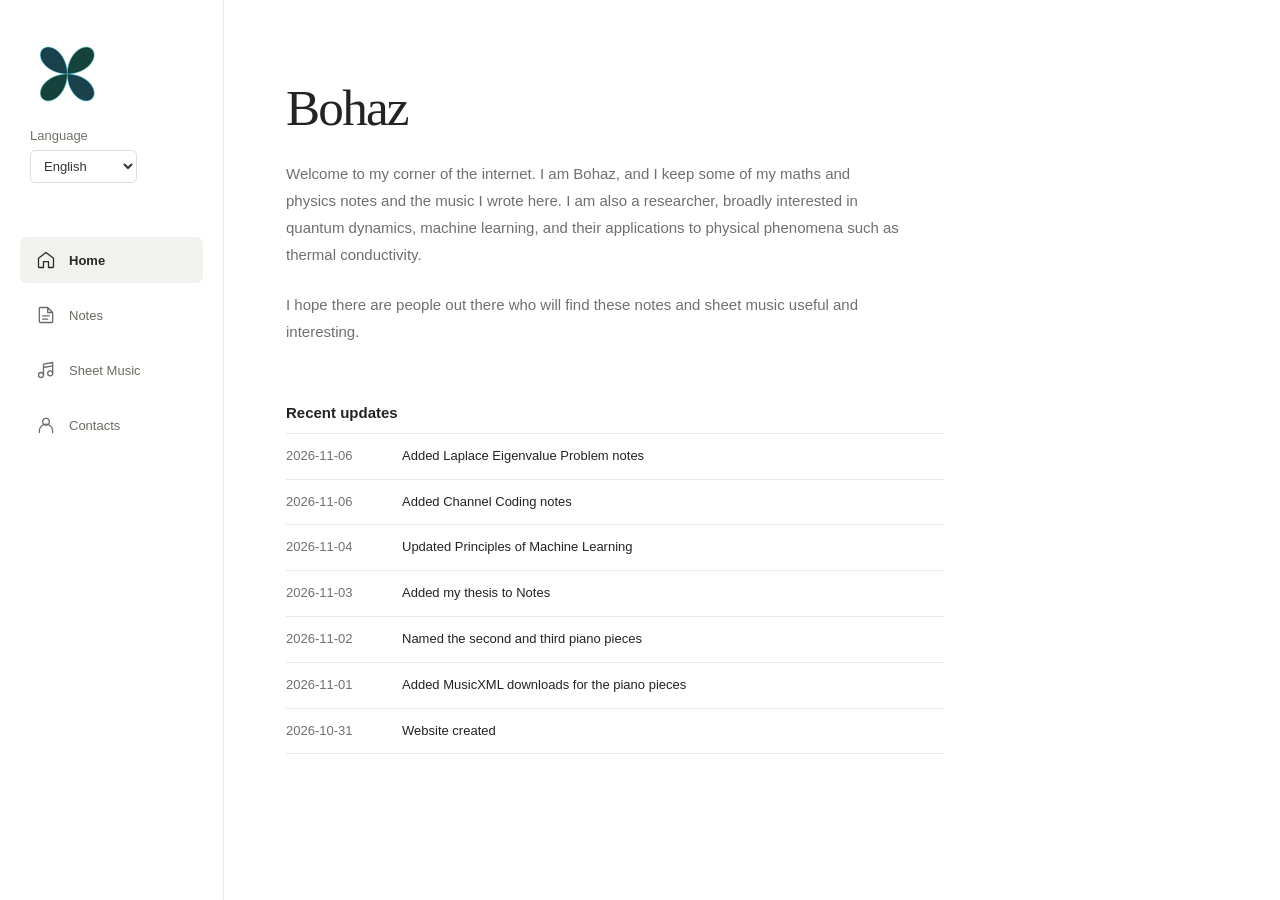
==== index.html @ f55c4006 "Add Laplace eigenvalue problem notes" ====
<!doctype html>
<html lang="en">
<head>
  <meta charset="UTF-8">
  <meta name="viewport" content="width=device-width, initial-scale=1">
  <meta name="theme-color" content="#ffffff">
  <link rel="icon" type="image/png" href="assets/sidebar-logo.png?v=bookmark-2026">
  <meta name="description" content="A quiet personal space for notes, sheet music, and contacts.">
  <title>Notes & Music</title>
  <link rel="stylesheet" href="styles.css?v=home-updates-20261103">
  <link rel="stylesheet" href="score-viewer.css?v=page-gestures-2026">
  <script src="i18n-data.js?v=n22-20261106" defer></script>
  <script src="i18n.js?v=sidebar-language-2026" defer></script>
  <script src="app.js?v=n22-20261106" defer></script>
  <script src="score-viewer.js?v=page-gestures-2026" type="module"></script>
</head>
<body>
  <a class="skip-link" href="#main">Skip to content</a>
  <svg class="icon-defs" aria-hidden="true" xmlns="http://www.w3.org/2000/svg"><defs>
    <symbol id="i-home" viewBox="0 0 24 24"><path d="m3 10 9-7 9 7v10a1 1 0 0 1-1 1h-5v-7H9v7H4a1 1 0 0 1-1-1z"/></symbol>
    <symbol id="i-note" viewBox="0 0 24 24"><path d="M14 3H5a1 1 0 0 0-1 1v16a1 1 0 0 0 1 1h14a1 1 0 0 0 1-1V9zM14 3v6h6M8 13h8M8 17h6"/></symbol>
    <symbol id="i-music" viewBox="0 0 24 24"><path d="M9 18V5l11-2v13M9 9l11-2"/><ellipse cx="6" cy="18" rx="3" ry="3"/><ellipse cx="17" cy="16" rx="3" ry="3"/></symbol>
    <symbol id="i-contact" viewBox="0 0 24 24"><circle cx="12" cy="8" r="4"/><path d="M4 21v-2a8 8 0 0 1 16 0v2"/></symbol>
    <symbol id="i-arrow" viewBox="0 0 24 24"><path d="M5 12h14m-6-6 6 6-6 6"/></symbol>
    <symbol id="i-plus" viewBox="0 0 24 24"><path d="M12 5v14M5 12h14"/></symbol>
    <symbol id="i-download" viewBox="0 0 24 24"><path d="M12 3v12m-5-5 5 5 5-5M4 16v5h16v-5"/></symbol>
    <symbol id="i-trash" viewBox="0 0 24 24"><path d="M3 6h18M9 6V3h6v3M5 6l1 15h12l1-15M10 10v7M14 10v7"/></symbol>
    <symbol id="i-close" viewBox="0 0 24 24"><path d="m6 6 12 12M18 6 6 18"/></symbol>
  </defs></svg>

  <aside class="sidebar">
    <a class="sidebar-logo" href="#home" aria-label="Home"><img src="assets/sidebar-logo.png" alt="" width="72" height="72"></a>
    <div class="sidebar-language"></div>
    <nav aria-label="Main navigation">
      <a href="#home" class="nav-item active" aria-current="page"><svg class="icon"><use href="#i-home"/></svg><span>Home</span></a>
      <a href="#notes" class="nav-item"><svg class="icon"><use href="#i-note"/></svg><span>Notes</span></a>
      <a href="#sheet-music" class="nav-item"><svg class="icon"><use href="#i-music"/></svg><span>Sheet Music</span></a>
      <a href="#contacts" class="nav-item"><svg class="icon"><use href="#i-contact"/></svg><span>Contacts</span></a>
    </nav>
  </aside>

  <main id="main" tabindex="-1">
    <section id="home" class="page" aria-labelledby="home-title">
      <div class="home-intro"><h1 id="home-title">Bohaz</h1><p class="intro-copy">Welcome to my corner of the internet. I am Bohaz, and I keep some of my maths and physics notes and the music I wrote here. I am also a researcher, broadly interested in quantum dynamics, machine learning, and their applications to physical phenomena such as thermal conductivity.</p><p class="intro-copy">I hope there are people out there who will find these notes and sheet music useful and interesting.</p></div>
      <section class="home-updates" aria-labelledby="home-updates-title">
        <h2 id="home-updates-title">Recent updates</h2>
        <ol class="home-update-list">
          <li><time datetime="2026-11-06">2026-11-06</time><a href="note.html?n=23">Added Laplace Eigenvalue Problem notes</a></li>
          <li><time datetime="2026-11-06">2026-11-06</time><a href="note.html?n=22">Added Channel Coding notes</a></li>
          <li><time datetime="2026-11-04">2026-11-04</time><a href="note.html?n=16">Updated Principles of Machine Learning</a></li>
          <li><time datetime="2026-11-03">2026-11-03</time><a href="note.html?n=21">Added my thesis to Notes</a></li>
          <li><time datetime="2026-11-02">2026-11-02</time><a href="#sheet-music">Named the second and third piano pieces</a></li>
          <li><time datetime="2026-11-01">2026-11-01</time><a href="#sheet-music">Added MusicXML downloads for the piano pieces</a></li>
          <li><time datetime="2026-10-31">2026-10-31</time><span>Website created</span></li>
        </ol>
      </section>
    </section>

    <section id="notes" class="page" hidden aria-labelledby="notes-title">
      <header class="page-heading"><div><h1 id="notes-title">Notes</h1><p>I try to write these notes in the most readable way possible, with the aim of teaching others. Please let me know if you find any errors or have simpler or clearer arguments for any part. Some of the wikipedia articles I edit are/will be based on these notes.</p></div></header>
      <section class="study-library" aria-label="Notes"><p id="study-status" class="storage-note" role="status">Loading your notes…</p><ol id="study-list" class="study-list"></ol></section>
    </section>

    <section id="sheet-music" class="page" hidden aria-labelledby="music-title">
      <header class="page-heading"><div><h1 id="music-title">Sheet Music</h1><p>I wrote these when I had a lot of free time. Now I am getting busier, but I will try to find time to write more. The recordings were made on a piano at school, and the piano was out of tune, but they should give a rough idea of how I intended the pieces to be played.</p></div></header>
      <div class="score-detail"><a class="score-preview" href="assets/score.pdf?v=named-pieces-2026" target="_blank" rel="noopener" aria-label="Open the piano score for A Gentle Return"><img src="assets/score-cover.jpg?v=named-pieces-2026" alt="First page of A Gentle Return" width="900" height="1273"><span>View full score <span aria-hidden="true">↗</span></span></a><div class="score-information"><div class="piece-kicker"><span class="eyebrow">SOLO PIANO</span></div><h2 id="piece-1-title">1 · A Gentle Return</h2><p class="score-description">Bohaz · 11 Nov 2021</p><dl class="score-facts"><div><dt>Key</dt><dd>A-flat major</dd></div><div><dt>Time</dt><dd>4/4</dd></div><div><dt>Tempo</dt><dd>84 BPM · Rubato</dd></div><div><dt>Length</dt><dd>74 measures · 5 pages</dd></div></dl><div class="score-actions"><a id="open-score-pdf-1" class="button" href="assets/score.pdf?v=named-pieces-2026" target="_blank" rel="noopener noreferrer" aria-labelledby="open-score-pdf-1 piece-1-title">Open PDF ↗</a><a id="musicxml-download-1" class="button musicxml-download" href="assets/score.musicxml?v=named-pieces-2026" download="Bohaz-A-Gentle-Return.musicxml" aria-labelledby="musicxml-download-1 piece-1-title">Download MusicXML</a></div><div class="audio-section"><h3>Listen to the recording</h3><div class="audio-controls"><audio id="piece-audio-1" controls preload="metadata" aria-label="Original recording of A Gentle Return"><source src="assets/original-recording.m4a" type="audio/mp4">Your browser does not support audio playback. <a href="assets/original-recording.m4a">Download the audio.</a></audio><button type="button" class="button audio-loop" aria-pressed="false" aria-controls="piece-audio-1">Loop</button></div><p>Original recording</p></div></div></div>
      <article class="score-detail"><a class="score-preview" href="assets/img-2056/score.pdf?v=piece-2-title-2026" target="_blank" rel="noopener" aria-label="Open the piano score for In E-flat Minor"><img src="assets/img-2056/score-cover.jpg?v=piece-2-title-2026" alt="First page of In E-flat Minor" width="900" height="1273"><span>View full score <span aria-hidden="true">↗</span></span></a><div class="score-information"><div class="piece-kicker"><span class="eyebrow">SOLO PIANO</span></div><h2 id="piece-2-title">2 · In E-flat Minor</h2><p class="score-description">Bohaz · 23 Jan 2022</p><dl class="score-facts"><div><dt>Key</dt><dd>E-flat minor</dd></div><div><dt>Time</dt><dd>4/4</dd></div><div><dt>Tempo</dt><dd>80 BPM · Rubato</dd></div><div><dt>Length</dt><dd>65 measures · 4 pages</dd></div></dl><div class="score-actions"><a id="open-score-pdf-2" class="button" href="assets/img-2056/score.pdf?v=piece-2-title-2026" target="_blank" rel="noopener noreferrer" aria-labelledby="open-score-pdf-2 piece-2-title">Open PDF ↗</a><a id="musicxml-download-2" class="button musicxml-download" href="assets/img-2056/score.musicxml?v=piece-2-title-2026" download="Bohaz-In-E-flat-Minor.musicxml" aria-labelledby="musicxml-download-2 piece-2-title">Download MusicXML</a></div><div class="audio-section"><h3>Listen to the recording</h3><div class="audio-controls"><audio id="piece-audio-2" controls preload="metadata" aria-label="Original recording of In E-flat Minor"><source src="assets/img-2056/original-recording.m4a" type="audio/mp4">Your browser does not support audio playback. <a href="assets/img-2056/original-recording.m4a">Download the audio.</a></audio><button type="button" class="button audio-loop" aria-pressed="false" aria-controls="piece-audio-2">Loop</button></div><p>Original recording</p></div></div></article>
      <article class="score-detail"><a class="score-preview" href="assets/img-2463/score.pdf?v=piece-3-title-2026" target="_blank" rel="noopener" aria-label="Open the piano score for Until Tomorrow"><img src="assets/img-2463/score-cover.jpg?v=piece-3-title-2026" alt="First page of Until Tomorrow" width="900" height="1273"><span>View full score <span aria-hidden="true">↗</span></span></a><div class="score-information"><div class="piece-kicker"><span class="eyebrow">SOLO PIANO</span></div><h2 id="piece-3-title">3 · Until Tomorrow</h2><p class="score-description">Bohaz · 21 May 2022</p><dl class="score-facts"><div><dt>Key</dt><dd>E-flat minor</dd></div><div><dt>Time</dt><dd>4/4</dd></div><div><dt>Tempo</dt><dd>100 BPM · Rubato</dd></div><div><dt>Length</dt><dd>62 measures · 4 pages (transcribed)</dd></div></dl><div class="score-actions"><a id="open-score-pdf-3" class="button" href="assets/img-2463/score.pdf?v=piece-3-title-2026" target="_blank" rel="noopener noreferrer" aria-labelledby="open-score-pdf-3 piece-3-title">Open PDF ↗</a><a id="musicxml-download-3" class="button musicxml-download" href="assets/img-2463/score.musicxml?v=piece-3-title-2026" download="Bohaz-Until-Tomorrow.musicxml" aria-labelledby="musicxml-download-3 piece-3-title">Download MusicXML</a></div><div class="audio-section"><h3>Listen to the recording</h3><div class="audio-controls"><audio id="piece-audio-3" controls preload="metadata" aria-label="Original recording of Until Tomorrow"><source src="assets/img-2463/original-recording.m4a" type="audio/mp4">Your browser does not support audio playback. <a href="assets/img-2463/original-recording.m4a">Download the audio.</a></audio><button type="button" class="button audio-loop" aria-pressed="false" aria-controls="piece-audio-3">Loop</button></div><p>Original recording</p><p style="font-size:12px;line-height:1.6">I have finished writing this, but haven't got time to transcribe the record the rest of it yet.</p></div></div></article>
    </section>

    <section id="contacts" class="page" hidden aria-labelledby="contacts-title">
      <header class="page-heading"><h1 id="contacts-title">Contacts</h1></header>
      <section class="connect-section" aria-label="Contacts">
        <ul class="connect-list">
          <li><span>Email</span><a href="mailto:bohaz111@outlook.com">bohaz111@outlook.com</a></li>
          <li><span>YouTube</span><a href="https://www.youtube.com/@Bohaz" target="_blank" rel="noopener noreferrer">@Bohaz <span aria-hidden="true">↗</span></a></li>
          <li><span>Bilibili</span><a href="https://space.bilibili.com/509786713?spm_id_from=333.788.upinfo.detail.click" target="_blank" rel="noopener noreferrer">509786713 <span aria-hidden="true">↗</span></a></li>
        </ul>
        <a class="button contact-cv" href="assets/cv.pdf" download="Bohaz-CV.pdf">Download CV</a>
      </section>
    </section>

  </main>

</body>
</html>
---- styles.css ----
:root{font-family:Inter,-apple-system,BlinkMacSystemFont,"Segoe UI",sans-serif;color:#222322;background:#fff;font-synthesis:none;--muted:#777975;--line:#e9eae6;--soft:#f5f5f2;--ink:#242624}*{box-sizing:border-box}body{margin:0}button,input,textarea{font:inherit}button,a,input,textarea{-webkit-tap-highlight-color:transparent}a{color:inherit;text-decoration:none}button{cursor:pointer}button:disabled{cursor:default}a:focus-visible,button:focus-visible{outline:2px solid #6a7668;outline-offset:5px}input:focus,textarea:focus{outline:none}input:focus-visible,textarea:focus-visible{border-color:#8a9385}button{color:inherit}svg.icon,.empty-icon{fill:none;stroke:currentColor;stroke-width:1.55;stroke-linecap:round;stroke-linejoin:round}.icon{width:20px;height:20px;flex-shrink:0}.icon-defs{position:absolute;width:0;height:0;overflow:hidden}[hidden]{display:none!important}.sr-only{position:absolute;width:1px;height:1px;padding:0;margin:-1px;overflow:hidden;clip:rect(0,0,0,0);white-space:nowrap;border:0}.skip-link{position:fixed;z-index:20;left:240px;top:-60px;background:#242624;color:#fff;padding:12px}.skip-link:focus{top:12px}.sidebar{position:fixed;inset:0 auto 0 0;width:224px;border-right:1px solid var(--line);padding:38px 20px 28px;display:flex;flex-direction:column;background:white;z-index:5}.brand{display:flex;align-items:center;gap:11px;margin:0 10px 60px;font-size:14px;line-height:1.4;font-weight:620;letter-spacing:-.25px}.brand-mark{display:grid;place-items:center;width:36px;height:40px;border:1px solid #dedfd9;border-radius:9px}.brand-mark .icon{width:21px;height:21px}.brand-caption{display:block;font-size:10px;font-weight:400;letter-spacing:.2px;color:var(--muted);margin-top:3px}.sidebar nav{display:grid;gap:9px}.nav-item{min-height:46px;display:flex;align-items:center;gap:13px;padding:12px 16px;border-radius:7px;font-size:13px;color:#777a75;transition:background .16s,color .16s}.nav-item:hover{background:#f8f8f6;color:var(--ink)}.nav-item.active{background:#f1f2ee;color:#262b24;font-weight:600}.sidebar-bottom{margin-top:auto;padding:20px 12px 0;font-size:10px;color:#999c95;display:flex;align-items:center;gap:8px}.small-dot{width:5px;height:5px;border-radius:50%;background:#9ba58f}main{margin-left:224px;min-height:100vh}.topline{height:87px;margin:0 62px;display:flex;align-items:center;justify-content:space-between;border-bottom:1px solid var(--line);font-size:12px;color:#585b56}.topline-detail{font-size:10px;color:#9b9d97;letter-spacing:.1px}.page{max-width:1100px;margin:0 auto;padding:54px 62px 64px;animation:appear .2s ease-out}@keyframes appear{from{opacity:.45;transform:translateY(3px)}to{opacity:1;transform:none}}.home-intro{padding:9px 0 67px}.eyebrow{font-size:9px;letter-spacing:1.8px;font-weight:600;color:#92958d;margin:0 0 20px;line-height:1.6}h1,h2,h3,p{margin-top:0}.home-intro h1{font-family:"Iowan Old Style","Palatino Linotype","Book Antiqua",Georgia,serif;font-size:clamp(38px,4vw,57px);line-height:1.13;letter-spacing:-1.8px;font-weight:400;margin:0 0 23px}.intro-copy{font-size:13px;color:var(--muted);line-height:1.8;margin-bottom:23px}.text-link{display:inline-flex;align-items:center;gap:13px;font-size:12px;font-weight:550}.text-link .icon{width:16px;height:16px;transition:transform .15s}.text-link:hover .icon{transform:translateX(3px)}.section-label{display:flex;justify-content:space-between;align-items:center;margin-bottom:18px;gap:16px}.section-label h2{font-size:12px;font-weight:600;margin:0}.section-label>a{font-size:10px;color:var(--muted)}.section-label>a:hover{color:var(--ink)}.section-label>a span{margin-left:7px}.recent-score{position:relative;display:flex;align-items:center;gap:32px;border:1px solid var(--line);border-radius:9px;padding:24px 27px;background:white;transition:border-color .2s,box-shadow .2s}.recent-score:hover{border-color:#cacdc4;box-shadow:0 6px 24px #20251505}.recent-cover{width:118px;height:145px;overflow:hidden;border:1px solid #e8e9e4;box-shadow:0 3px 9px #00000006;flex-shrink:0;background:#fff}.recent-cover img{width:100%;height:auto;display:block}.recent-body .eyebrow{font-size:8px;letter-spacing:1.4px;margin-bottom:11px}.recent-body h3{font-family:Georgia,serif;font-weight:400;letter-spacing:-.5px;font-size:26px;margin:0 0 11px}.recent-body>p:not(.eyebrow){font-size:10px;color:var(--muted);margin:0 0 25px;line-height:1.6}.recent-body>p span{padding:0 6px;color:#bdc0b7}.recent-action{display:flex;align-items:center;gap:15px;font-size:11px}.recent-action .icon{width:15px;height:15px}.draft-label{display:inline-block;font-size:9px;border:1px solid #e5e7df;color:#808775;border-radius:4px;padding:4px 7px;line-height:1.2}.recent-score>.draft-label{position:absolute;top:25px;right:25px}.home-shortcuts{display:grid;grid-template-columns:1fr 1fr;gap:32px;margin-top:35px}.home-shortcuts>a{display:flex;align-items:center;gap:14px;padding:16px 0;border-top:1px solid var(--line)}.home-shortcuts>a>.icon{color:#8c9186;width:18px}.home-shortcuts strong{display:block;font-weight:500;font-size:11px}.home-shortcuts small{display:block;font-size:10px;color:#93988c;margin-top:6px}.home-shortcuts .arrow-muted{margin-left:auto;width:14px!important;opacity:.55}.home-shortcuts>a:hover strong{text-decoration:underline;text-underline-offset:4px}.page-heading{display:flex;align-items:center;justify-content:space-between;gap:20px;margin-bottom:42px}.page-heading .eyebrow{margin-bottom:12px}.page-heading h1{font-family:"Iowan Old Style",Georgia,serif;font-size:42px;font-weight:400;letter-spacing:-1.1px;margin:0 0 13px}.page-heading p:not(.eyebrow){font-size:12px;color:var(--muted);line-height:1.7;margin:0}.button{border:1px solid #dedfd8;background:white;padding:11px 16px;border-radius:5px;display:inline-flex;align-items:center;justify-content:center;gap:9px;white-space:nowrap;font-size:11px;line-height:1.5;transition:background .15s,border-color .15s}.button .icon{width:15px;height:15px}.button:hover{background:#f5f6f2;border-color:#bdc3b5}.button.dark{background:#292e28;color:white;border-color:#292e28}.button.dark:hover{background:#41493e;border-color:#41493e}.empty-state{border-top:1px solid var(--line);border-bottom:1px solid var(--line);padding:85px 24px;text-align:center}.empty-icon{width:33px;height:33px;color:#a5ac9d;stroke-width:1.2;margin-bottom:22px}.empty-state h2{font-family:Georgia,serif;font-size:25px;font-weight:400;letter-spacing:-.5px;margin-bottom:12px}.empty-state p{font-size:12px;color:var(--muted);margin-bottom:26px}.storage-note{font-size:10px;color:#979b91;margin-top:20px}.count-label{font-size:11px;color:#94998b}.score-detail{display:grid;grid-template-columns:minmax(220px,.95fr) minmax(250px,1fr);gap:48px;align-items:start}.score-preview{display:block;padding:19px 19px 0;background:#f5f5f2;border:1px solid #ebece6;border-radius:6px}.score-preview>img{width:100%;height:auto;display:block;box-shadow:0 4px 15px #0000000a}.score-preview>span{font-size:10px;display:flex;justify-content:space-between;color:#757d6b;padding:17px 2px}.score-preview:hover>span{color:#242624}.score-information{padding-top:8px}.piece-kicker{display:flex;align-items:center;justify-content:space-between;margin-bottom:19px}.piece-kicker .eyebrow{margin:0}.score-information h2{font-family:Georgia,serif;font-size:34px;font-weight:400;letter-spacing:-.8px;margin-bottom:13px}.score-description{font-size:12px;color:var(--muted);line-height:1.7}.score-facts{margin:28px 0;border-top:1px solid var(--line);border-bottom:1px solid var(--line);padding:17px 0;display:grid;gap:14px}.score-facts>div{display:flex;justify-content:space-between;gap:12px;font-size:11px}.score-facts dt{color:var(--muted)}.score-facts dd{margin:0;text-align:right}.audio-section{margin-bottom:27px}.audio-section h3{font-size:11px;font-weight:550;margin-bottom:14px}.audio-section audio{width:100%;height:41px;display:block;max-width:100%}.audio-section>p{font-size:9px;color:#979b92;margin:10px 0 0}.download-button{width:100%}.file-links{display:flex;justify-content:center;gap:16px;font-size:10px;color:#78816f;margin-top:17px}.file-links span{color:#c8ccc3}.file-links a:hover{text-decoration:underline;text-underline-offset:4px}.notes-workspace{border:1px solid var(--line);border-radius:7px;display:grid;grid-template-columns:210px minmax(0,1fr);min-height:420px;overflow:hidden}.note-list{border-right:1px solid var(--line);background:#fcfcfa;padding:10px;max-height:540px;overflow:auto}.note-list-button{display:block;width:100%;text-align:left;background:transparent;border:0;border-radius:5px;padding:15px 12px;margin-bottom:4px}.note-list-button:hover,.note-list-button.selected{background:#eeefe9}.note-list-button strong{font-size:11px;display:block;font-weight:550;overflow:hidden;text-overflow:ellipsis;white-space:nowrap}.note-list-button small{font-size:9px;display:block;color:#9b9f93;margin-top:7px}.note-editor{padding:20px 27px;display:flex;flex-direction:column;min-width:0}.editor-toolbar{display:flex;justify-content:space-between;align-items:center;color:#959c8d;font-size:9px;margin-bottom:19px}.icon-button{border:0;background:transparent;display:grid;place-items:center;min-width:30px;min-height:30px;border-radius:4px;color:#8e9685}.icon-button:hover{background:#f1f2ed;color:#303b28}.icon-button .icon{width:16px;height:16px}.note-title-input{width:100%;border:0;border-bottom:1px solid transparent;font-family:Georgia,serif;font-size:25px;padding:8px 0;margin-bottom:18px;color:#31372c;background:transparent}.note-title-input::placeholder{color:#b3b8ad}.note-editor textarea{flex:1;min-height:280px;width:100%;border:0;border-bottom:1px solid transparent;resize:vertical;font-size:13px;line-height:1.9;color:#555e4d;padding:0;background:transparent}.note-editor textarea::placeholder{color:#b3b8ad}.contact-list{border-top:1px solid var(--line)}.contact-list:empty{display:none}.contact-row{display:flex;align-items:center;gap:17px;padding:23px 0;border-bottom:1px solid var(--line)}.contact-avatar{width:39px;height:39px;background:#f1f2ec;border-radius:50%;display:grid;place-items:center;flex-shrink:0;color:#747e68;font-family:Georgia,serif;font-size:15px}.contact-content{min-width:0;flex:1}.contact-content h2{font-size:13px;font-weight:550;margin:0 0 6px}.contact-content p{font-size:11px;color:#8b9381;margin:0 0 5px;overflow-wrap:anywhere}.contact-content a{font-size:11px;color:#6a785d;overflow-wrap:anywhere}.contact-content a:hover{text-decoration:underline}.contact-actions{display:flex;gap:5px}.contact-edit{background:none;border:0;font-size:10px;color:#87927b;padding:7px}.contact-edit:hover{color:var(--ink)}dialog{border:1px solid var(--line);border-radius:10px;box-shadow:0 20px 80px #17211119;padding:30px;width:min(440px,calc(100% - 30px));color:var(--ink)}dialog::backdrop{background:#242c2045;backdrop-filter:blur(2px)}.dialog-heading{display:flex;align-items:center;justify-content:space-between;margin-bottom:24px}.dialog-heading h2{font-family:Georgia,serif;font-size:26px;font-weight:400;margin:0}.dialog-heading .icon-button{margin-right:-6px}dialog label{display:block;font-size:11px;margin:20px 0 9px}dialog .optional{font-weight:400;color:#9ba293}dialog input{display:block;width:100%;border:1px solid #dee2d6;border-radius:5px;padding:12px;font-size:12px;color:var(--ink)}dialog input::placeholder{color:#adb5a3}.dialog-actions{display:flex;justify-content:flex-end;gap:9px;margin-top:30px}.toast{position:fixed;bottom:25px;left:calc(50% + 112px);transform:translateX(-50%);background:#2c3427;color:#fff;box-shadow:0 5px 18px #0002;display:flex;align-items:center;gap:30px;font-size:12px;padding:14px 18px;border-radius:6px;z-index:20;max-width:calc(100vw - 40px)}.toast button{border:0;background:transparent;color:#d1dfc4;text-decoration:underline;font-size:11px;padding:3px}
@media(min-width:1500px){.page{padding-top:70px}.home-intro{padding-bottom:78px}.topline{padding:0 12px}.recent-score{padding:30px}.recent-cover{width:130px;height:162px}}
@media(max-width:1080px){.sidebar{width:200px;padding-left:15px;padding-right:15px}.brand{margin-left:8px;gap:8px;font-size:12px}.brand-caption{font-size:9px}main{margin-left:200px}.topline{margin:0 38px}.page{padding:44px 38px}.home-intro h1{font-size:45px}.score-detail{gap:28px}.score-facts>div{font-size:10px}.recent-score{gap:22px}.toast{left:calc(50% + 100px)}.notes-workspace{grid-template-columns:170px 1fr}}
@media(max-width:760px){.sidebar{width:76px;padding:25px 7px}.brand{margin:0 auto 38px;display:block}.brand>span:not(.brand-mark){display:none}.brand-mark{width:35px;height:38px}.nav-item{flex-direction:column;gap:7px;text-align:center;justify-content:center;padding:13px 2px;min-height:65px;font-size:9px;border-radius:5px}.nav-item .icon{width:19px;height:19px}.sidebar nav{gap:6px}.sidebar-bottom{display:none}main{margin-left:76px}.topline{margin:0 25px;height:70px}.topline-detail{display:none}.page{padding:35px 25px}.home-intro{padding:8px 0 43px}.home-intro h1{font-size:37px;letter-spacing:-1.2px}.home-intro h1 br{display:none}.intro-copy{font-size:12px;max-width:300px}.eyebrow{font-size:8px;margin-bottom:17px}.section-label{align-items:flex-start}.section-label h2{font-size:11px}.section-label>a{font-size:9px}.recent-score{padding:20px;gap:17px;align-items:flex-start}.recent-cover{width:81px;height:115px}.recent-body .eyebrow{font-size:7px;letter-spacing:1px;margin:3px 0 9px}.recent-body h3{font-size:22px;margin-bottom:8px}.recent-body>p:not(.eyebrow){font-size:9px;margin-bottom:15px}.recent-body>p span{padding:0 2px}.recent-action{font-size:9px;gap:5px}.recent-score>.draft-label{display:none}.home-shortcuts{grid-template-columns:1fr;gap:5px;margin-top:24px}.home-shortcuts>a{padding:18px 0}.page-heading{align-items:flex-start;flex-wrap:wrap;margin-bottom:31px}.page-heading h1{font-size:36px}.page-heading p:not(.eyebrow){font-size:11px}.button{font-size:10px;padding:10px 12px}.empty-state{padding:65px 15px}.empty-state h2{font-size:23px}.empty-state p{font-size:11px;line-height:1.7}.score-detail{grid-template-columns:1fr;gap:28px}.score-preview{max-width:320px}.score-information{max-width:420px}.notes-workspace{grid-template-columns:1fr}.note-list{display:flex;gap:6px;border-right:0;border-bottom:1px solid var(--line);overflow:auto;max-height:100px}.note-list-button{min-width:130px;max-width:180px;margin:0}.note-editor{padding:15px 18px}.note-title-input{font-size:22px}.note-editor textarea{font-size:12px}.toast{left:calc(50% + 30px);width:calc(100% - 115px);gap:15px;font-size:11px}.contact-row{gap:12px;flex-wrap:wrap}.contact-avatar{width:32px;height:32px;font-size:12px}.contact-actions{margin-left:auto}.contact-content{min-width:110px}.storage-note{font-size:9px}}
@media(max-width:420px){.page{padding:30px 18px}.topline{margin:0 18px}.home-intro h1{font-size:32px}.recent-score{padding:15px;gap:12px}.recent-cover{width:62px;height:96px}.recent-body .eyebrow{font-size:6px}.recent-body h3{font-size:20px}.recent-action .icon{width:12px}.section-label>a{font-size:8px}.score-information h2{font-size:30px}.file-links{gap:13px}}
:root{--muted:#6e716b}.nav-item{color:#686d63}.eyebrow,.brand-caption,.topline-detail,.sidebar-bottom,.home-shortcuts small,.storage-note,.count-label,.editor-toolbar,.note-list-button small,.audio-section>p,.contact-content p,.contact-edit,.dialog-heading .optional{color:#6f7668}.recent-score .draft-label,.piece-kicker .draft-label{color:#65715c}.optional{color:#6f7668!important}
@media(min-width:761px) and (max-width:800px){.score-detail{grid-template-columns:1fr}.score-preview{max-width:320px}.score-information{max-width:420px}}
@media(prefers-reduced-motion:reduce){*{animation:none!important;transition:none!important;scroll-behavior:auto!important}}
.study-list{list-style:none;margin:0;padding:0;border-top:1px solid var(--line)}.study-row{display:flex;align-items:center;gap:16px;border-bottom:1px solid var(--line);padding:19px 0}.study-title-link{display:flex;align-items:center;gap:18px;flex:1;min-width:0}.study-number{display:grid;place-items:center;width:44px;height:44px;flex-shrink:0;background:#f4f5f1;border:1px solid #e8ebe2;border-radius:6px;font-size:11px;color:#68725f;font-variant-numeric:tabular-nums}.study-detail{min-width:0}.study-detail strong{display:block;font-size:13px;font-weight:500;line-height:1.6}.study-detail small{display:block;font-size:10px;color:var(--muted);margin-top:4px}.study-title-link:hover strong{text-decoration:underline;text-underline-offset:4px}.study-actions{display:flex;align-items:center;gap:18px}.study-view{font-size:11px;color:#65715c;padding:8px 0}.study-view:hover{text-decoration:underline;text-underline-offset:4px}.notebook-heading{margin-top:56px}.notebook-heading .count-label{font-size:10px}@media(max-width:760px){.study-row{gap:8px;padding:16px 0}.study-title-link{gap:11px}.study-number{width:35px;height:37px;font-size:10px}.study-detail strong{font-size:12px}.study-detail small{font-size:9px}.study-actions{gap:7px}.study-view{font-size:10px}.notebook-heading{align-items:flex-start}.notebook-heading .count-label{max-width:130px;text-align:right;line-height:1.6}}
.connect-list{list-style:none;margin:0;padding:0;border-top:1px solid var(--line)}.connect-list li{display:flex;align-items:center;justify-content:space-between;gap:24px;min-height:59px;padding:17px 0;border-bottom:1px solid var(--line);font-size:12px}.connect-list li>span{color:var(--muted)}.connect-list a{color:#53654b;text-align:right;overflow-wrap:anywhere}.connect-list a:hover{text-decoration:underline;text-underline-offset:4px}.connect-list a span{color:#8c9585;padding-left:5px}.saved-contacts-heading{margin-top:55px}@media(max-width:420px){.connect-list li{font-size:11px;gap:14px}.saved-contacts-heading .count-label{font-size:9px}}
.language-selector{display:inline-flex;align-items:center;gap:7px;margin-left:auto;font-size:11px;color:#6f7668;white-space:nowrap}.language-selector select{max-width:130px;padding:7px 24px 7px 9px;border:1px solid #dedfd8;border-radius:5px;background:#fff;color:#30372e;font:inherit;cursor:pointer}.topline-detail{margin-left:auto}.topline .language-selector{margin-left:22px}.reader-header .language-selector{margin-left:0}.language-selector select:focus-visible{outline:2px solid #6a7668;outline-offset:3px}@media(max-width:760px){.topline .language-selector{margin-left:auto}.language-selector span{font-size:10px}.language-selector select{max-width:105px}.reader-header .language-selector{margin-left:auto}}
.score-detail+.score-detail{border-top:1px solid var(--line);margin-top:54px;padding-top:54px}
.cv-section{margin-top:48px}.cv-section>h2{font-family:"Iowan Old Style",Georgia,serif;font-size:25px;font-weight:400;letter-spacing:-.35px;margin:0 0 19px}.cv-list{list-style:none;margin:0;padding:0;border-top:1px solid var(--line)}.cv-entry{display:grid;grid-template-columns:112px minmax(0,1fr);gap:24px;padding:21px 0;border-bottom:1px solid var(--line);font-size:12px;line-height:1.7}.cv-date{color:var(--muted);font-variant-numeric:tabular-nums;white-space:nowrap}.cv-heading{display:flex;align-items:baseline;justify-content:space-between;gap:16px}.cv-entry h3{font-size:13px;font-weight:600;line-height:1.6;margin:0 0 4px}.cv-entry p{margin:5px 0 0;color:#555b52;overflow-wrap:anywhere}.cv-entry .cv-institution{color:var(--ink);margin:0 0 7px}.cv-place{color:var(--muted);font-size:11px;text-align:right;white-space:nowrap}.cv-awards .cv-entry{padding:14px 0}.sidebar{overflow-y:auto}@media(max-width:760px){.cv-section{margin-top:37px}.cv-section>h2{font-size:22px}.cv-entry{grid-template-columns:1fr;gap:5px;padding:17px 0;font-size:11px}.cv-entry h3{font-size:12px}.cv-heading{display:block}.cv-place{display:block;text-align:left;white-space:normal;margin:0 0 4px}.cv-awards .cv-entry{gap:3px;padding:13px 0}}
#sheet-music .page-heading p:not(.eyebrow){max-width:680px}

.topline .language-selector{margin-left:auto}

/* Keep the language setting at the top left on both the site and note reader. */
.topline{justify-content:flex-start}.topline .language-selector{margin-left:0}.reader-header .language-selector{order:-1;margin-left:0}

/* Language setting in the sidebar, where the old site branding used to be. */
.sidebar-language{margin:0 10px 54px}.sidebar-language .language-selector{display:flex;flex-direction:column;align-items:flex-start;gap:7px;margin:0}.sidebar-language .language-selector select{max-width:100%}.page{padding-top:70px}@media(max-width:760px){.sidebar-language{margin:0 0 38px;width:100%}.sidebar-language .language-selector{align-items:stretch;gap:5px}.sidebar-language .language-selector span{font-size:9px;text-align:center;white-space:normal;overflow-wrap:anywhere}.sidebar-language .language-selector select{width:100%;max-width:100%;padding:8px 10px 8px 2px;font-size:9px;text-align:center;appearance:none;background-image:linear-gradient(45deg,transparent 50%,#6f7668 50%),linear-gradient(135deg,#6f7668 50%,transparent 50%);background-position:calc(100% - 7px) 50%,calc(100% - 4px) 50%;background-size:3px 3px;background-repeat:no-repeat}.page{padding-top:38px}}

.sidebar-logo{display:block;width:72px;height:72px;margin:0 10px 18px}.sidebar-logo img{display:block;width:100%;height:100%;object-fit:contain}@media(max-width:760px){.sidebar-logo{width:50px;height:50px;margin:0 auto 14px}}

/* Use Mincho for Japanese and Kai-style type for Chinese interfaces. */
html[lang="ja"]{--cjk-font:"Hiragino Mincho ProN","Yu Mincho","Noto Serif CJK JP","Noto Serif JP",serif}
html[lang="zh-Hans"]{--cjk-font:"Kaiti SC",STKaiti,KaiTi,"KaiTi_GB2312","楷体",serif}
html[lang="zh-Hant"]{--cjk-font:"Kaiti TC",BiauKai,"DFKai-SB","標楷體",STKaiti,KaiTi,serif}
html:is([lang="ja"],[lang="zh-Hans"],[lang="zh-Hant"]) body,html:is([lang="ja"],[lang="zh-Hans"],[lang="zh-Hant"]) body *{font-family:var(--cjk-font)!important}

/* Keep reading text comfortable in every language; Kai characters benefit from a little more size. */
:root{--reading-size:15px;--item-size:15px;--supporting-size:12px;--control-size:13px}
html:is([lang="zh-Hans"],[lang="zh-Hant"]){--reading-size:17px;--item-size:16px;--supporting-size:13px;--control-size:14px}
.intro-copy,.page-heading p:not(.eyebrow){font-size:var(--reading-size);line-height:1.8}
.intro-copy{max-width:74ch}
.study-detail strong{font-size:var(--item-size)}
.study-detail small,.study-number,.study-view,.storage-note{font-size:var(--supporting-size)}
.nav-item,.language-selector,.button{font-size:var(--control-size)}
.connect-list li,.score-description,.score-facts>div,.audio-section h3{font-size:var(--control-size)}
.audio-section>p,.score-preview>span{font-size:var(--supporting-size)}
.audio-section>p[style]{font-size:var(--supporting-size)!important}
html .reader-back,html .reader-nav,html .pdf-toolbar,html .score-viewer-toolbar{font-size:var(--control-size)}
html .reader-title>p:last-child,html .reader-title .eyebrow,html .score-viewer-status{font-size:var(--supporting-size)}
@media(max-width:760px){
  :root{--reading-size:14px;--item-size:14px;--supporting-size:11px;--control-size:12px}
  html:is([lang="zh-Hans"],[lang="zh-Hant"]){--reading-size:16px;--item-size:15px;--supporting-size:12px;--control-size:13px}
  .intro-copy{max-width:none}
  .sidebar .nav-item,.sidebar-language .language-selector span,.sidebar-language .language-selector select{font-size:11px}
  .score-facts>div{font-size:var(--control-size)}
}

.musicxml-download{margin-bottom:18px}

.score-actions{display:flex;flex-wrap:wrap;align-items:center;gap:8px;margin-bottom:18px}.score-actions .musicxml-download{margin-bottom:0}

.audio-controls{display:flex;align-items:center;gap:8px}.audio-controls audio{flex:1;min-width:0}.audio-controls .audio-loop{flex:none;white-space:nowrap}.audio-loop[aria-pressed="true"]{background:#242624;border-color:#242624;color:#fff}

.contact-cv{margin-top:20px}

.study-number.study-category{width:auto;min-width:44px;padding:0 8px}


/* Recent website updates */
#home .home-intro{padding-bottom:36px}
.home-updates{max-width:74ch}
.home-updates h2{font-size:var(--item-size);font-weight:600;margin:0 0 12px}
.home-update-list{list-style:none;padding:0;margin:0;border-top:1px solid var(--line)}
.home-update-list li{display:grid;grid-template-columns:100px minmax(0,1fr);gap:16px;padding:12px 0;border-bottom:1px solid var(--line);font-size:var(--control-size);line-height:1.6}
.home-update-list time{color:var(--muted);font-variant-numeric:tabular-nums;white-space:nowrap}
.home-update-list a:hover{text-decoration:underline;text-underline-offset:4px}
@media(max-width:500px){#home .home-intro{padding-bottom:28px}.home-update-list li{grid-template-columns:90px minmax(0,1fr);gap:10px}}
---- score-viewer.css ----
.score-viewer{grid-column:1/-1;min-width:0;border:1px solid var(--line);border-radius:6px;overflow:hidden;background:#f5f5f2}
.score-viewer-toolbar{display:flex;align-items:center;flex-wrap:wrap;gap:9px;padding:12px;background:#fff;border-bottom:1px solid var(--line);font-size:11px}
.score-viewer-toolbar label{display:inline-flex;align-items:center;gap:6px}
.score-viewer-toolbar .button{padding:7px 10px}
.score-viewer-page{width:48px;padding:5px;border:1px solid #dedfd8;border-radius:4px;text-align:center}
.score-viewer-zoom{width:135px;accent-color:#6a7668}
.score-viewer-percent{min-width:35px;font-variant-numeric:tabular-nums}
.score-viewer-close{margin-left:auto}
.score-viewer-status{margin:0;padding:20px;color:var(--muted);font-size:12px}
.score-viewer-surface{max-width:100%;overflow:auto;padding:12px;text-align:center}
.score-viewer-surface canvas{display:block;max-width:none;margin:0 auto;background:white;box-shadow:0 2px 12px #00000012}
.score-viewer-surface canvas{touch-action:pan-y pinch-zoom;cursor:grab;user-select:none;transform-origin:center center;backface-visibility:hidden}
.score-viewer-surface.score-viewer-pannable canvas{touch-action:pan-x pan-y pinch-zoom}
.score-viewer-surface canvas.score-viewer-dragging{cursor:grabbing}
@media(max-width:760px){.score-viewer-toolbar{gap:7px;padding:10px;font-size:10px}.score-viewer-zoom{width:100px}.score-viewer-close{margin-left:0}.score-viewer-surface{padding:8px}}

.thesis-new-tab{padding:0 5px;margin-left:4px;font-size:inherit;line-height:calc(1.7em - 2px);vertical-align:baseline;gap:4px}.cv-entry>.score-viewer{margin-top:4px}
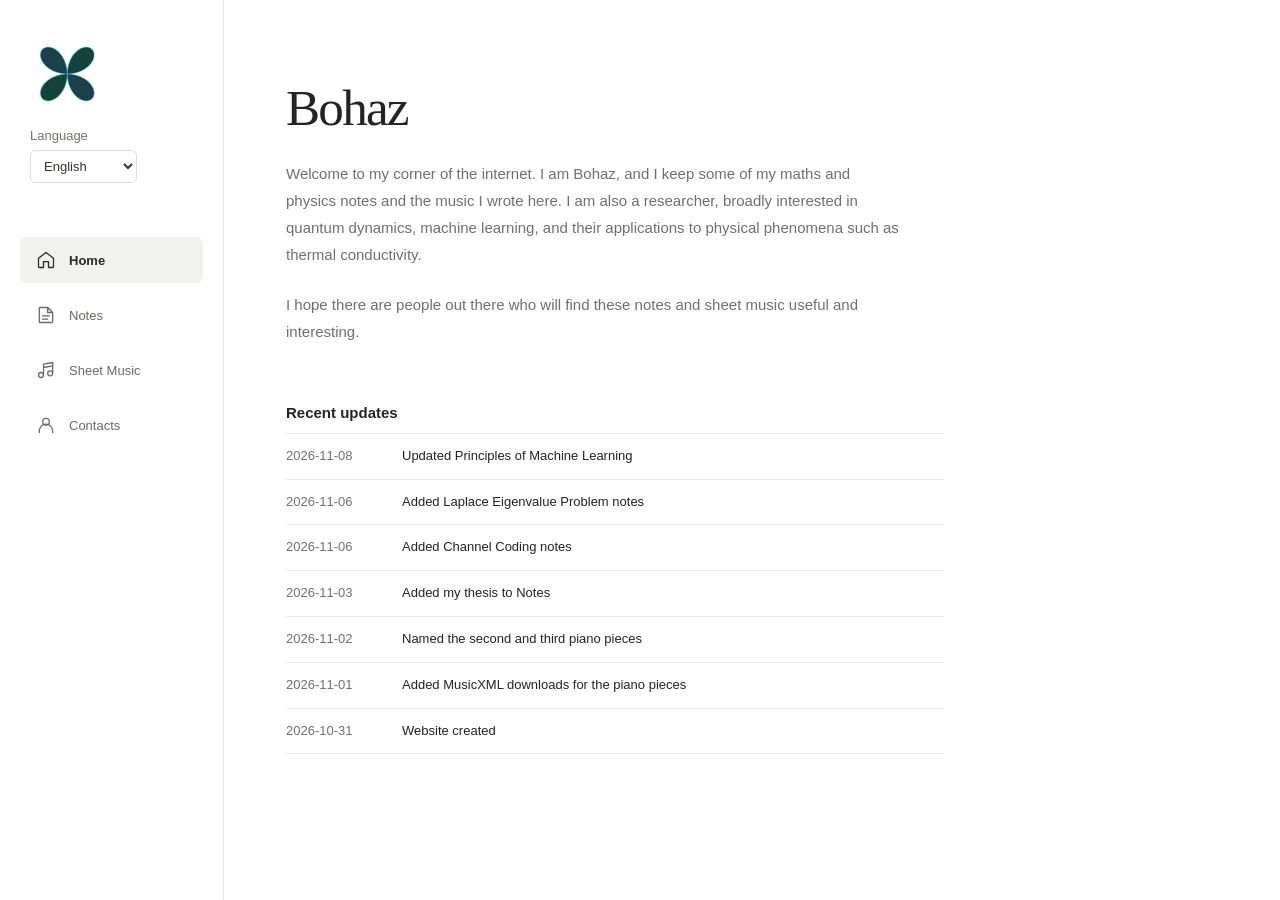
==== commit d95e7120: "Update machine learning notes" ====
--- a/index.html
+++ b/index.html
@@ -11,7 +11,7 @@
   <link rel="stylesheet" href="score-viewer.css?v=page-gestures-2026">
   <script src="i18n-data.js?v=n22-20261106" defer></script>
   <script src="i18n.js?v=sidebar-language-2026" defer></script>
-  <script src="app.js?v=n22-20261106" defer></script>
+  <script src="app.js?v=n16-20261108" defer></script>
   <script src="score-viewer.js?v=page-gestures-2026" type="module"></script>
 </head>
 <body>
@@ -45,9 +45,9 @@
       <section class="home-updates" aria-labelledby="home-updates-title">
         <h2 id="home-updates-title">Recent updates</h2>
         <ol class="home-update-list">
+          <li><time datetime="2026-11-08">2026-11-08</time><a href="note.html?n=16">Updated Principles of Machine Learning</a></li>
           <li><time datetime="2026-11-06">2026-11-06</time><a href="note.html?n=23">Added Laplace Eigenvalue Problem notes</a></li>
           <li><time datetime="2026-11-06">2026-11-06</time><a href="note.html?n=22">Added Channel Coding notes</a></li>
-          <li><time datetime="2026-11-04">2026-11-04</time><a href="note.html?n=16">Updated Principles of Machine Learning</a></li>
           <li><time datetime="2026-11-03">2026-11-03</time><a href="note.html?n=21">Added my thesis to Notes</a></li>
           <li><time datetime="2026-11-02">2026-11-02</time><a href="#sheet-music">Named the second and third piano pieces</a></li>
           <li><time datetime="2026-11-01">2026-11-01</time><a href="#sheet-music">Added MusicXML downloads for the piano pieces</a></li>
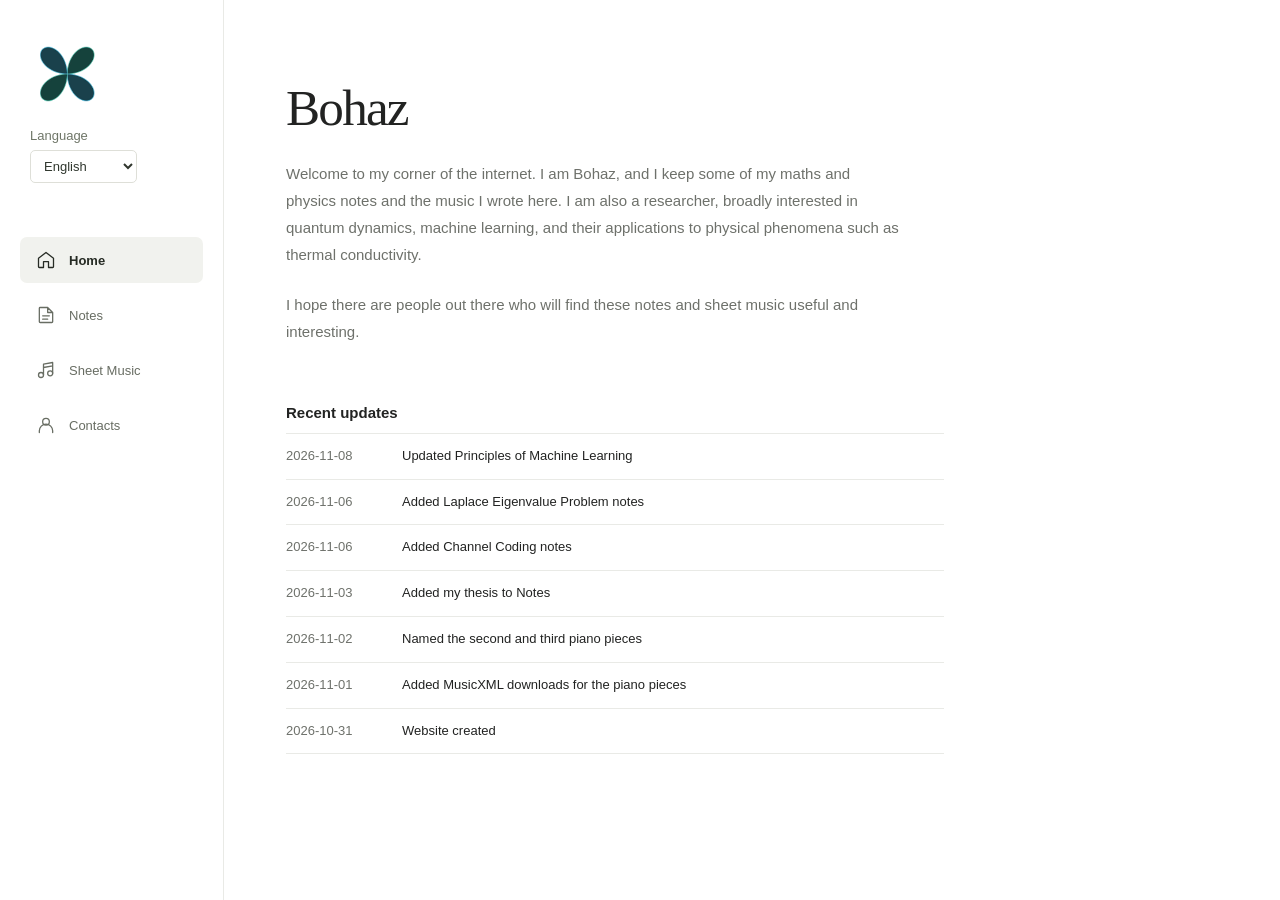
==== commit 154b100f: "Update machine learning notes" ====
--- a/index.html
+++ b/index.html
@@ -11,7 +11,7 @@
   <link rel="stylesheet" href="score-viewer.css?v=page-gestures-2026">
   <script src="i18n-data.js?v=n22-20261106" defer></script>
   <script src="i18n.js?v=sidebar-language-2026" defer></script>
-  <script src="app.js?v=n16-20261108" defer></script>
+  <script src="app.js?v=n16-20261108b" defer></script>
   <script src="score-viewer.js?v=page-gestures-2026" type="module"></script>
 </head>
 <body>
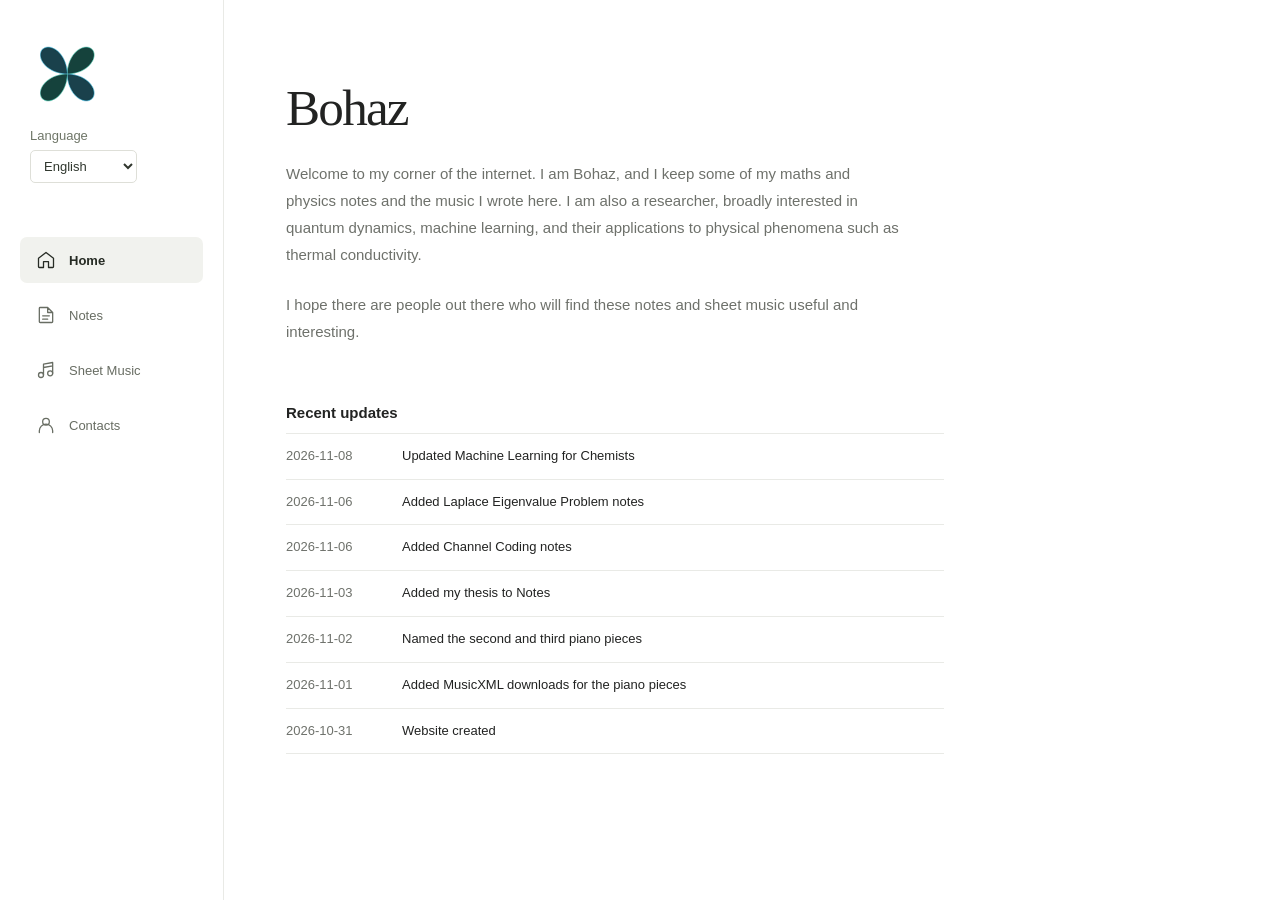
==== commit abbd96e3: "Rename machine learning notes" ====
--- a/index.html
+++ b/index.html
@@ -9,9 +9,9 @@
   <title>Notes & Music</title>
   <link rel="stylesheet" href="styles.css?v=home-updates-20261103">
   <link rel="stylesheet" href="score-viewer.css?v=page-gestures-2026">
-  <script src="i18n-data.js?v=n22-20261106" defer></script>
+  <script src="i18n-data.js?v=n16-title-20261108" defer></script>
   <script src="i18n.js?v=sidebar-language-2026" defer></script>
-  <script src="app.js?v=n16-20261108b" defer></script>
+  <script src="app.js?v=n16-title-20261108" defer></script>
   <script src="score-viewer.js?v=page-gestures-2026" type="module"></script>
 </head>
 <body>
@@ -45,7 +45,7 @@
       <section class="home-updates" aria-labelledby="home-updates-title">
         <h2 id="home-updates-title">Recent updates</h2>
         <ol class="home-update-list">
-          <li><time datetime="2026-11-08">2026-11-08</time><a href="note.html?n=16">Updated Principles of Machine Learning</a></li>
+          <li><time datetime="2026-11-08">2026-11-08</time><a href="note.html?n=16">Updated Machine Learning for Chemists</a></li>
           <li><time datetime="2026-11-06">2026-11-06</time><a href="note.html?n=23">Added Laplace Eigenvalue Problem notes</a></li>
           <li><time datetime="2026-11-06">2026-11-06</time><a href="note.html?n=22">Added Channel Coding notes</a></li>
           <li><time datetime="2026-11-03">2026-11-03</time><a href="note.html?n=21">Added my thesis to Notes</a></li>
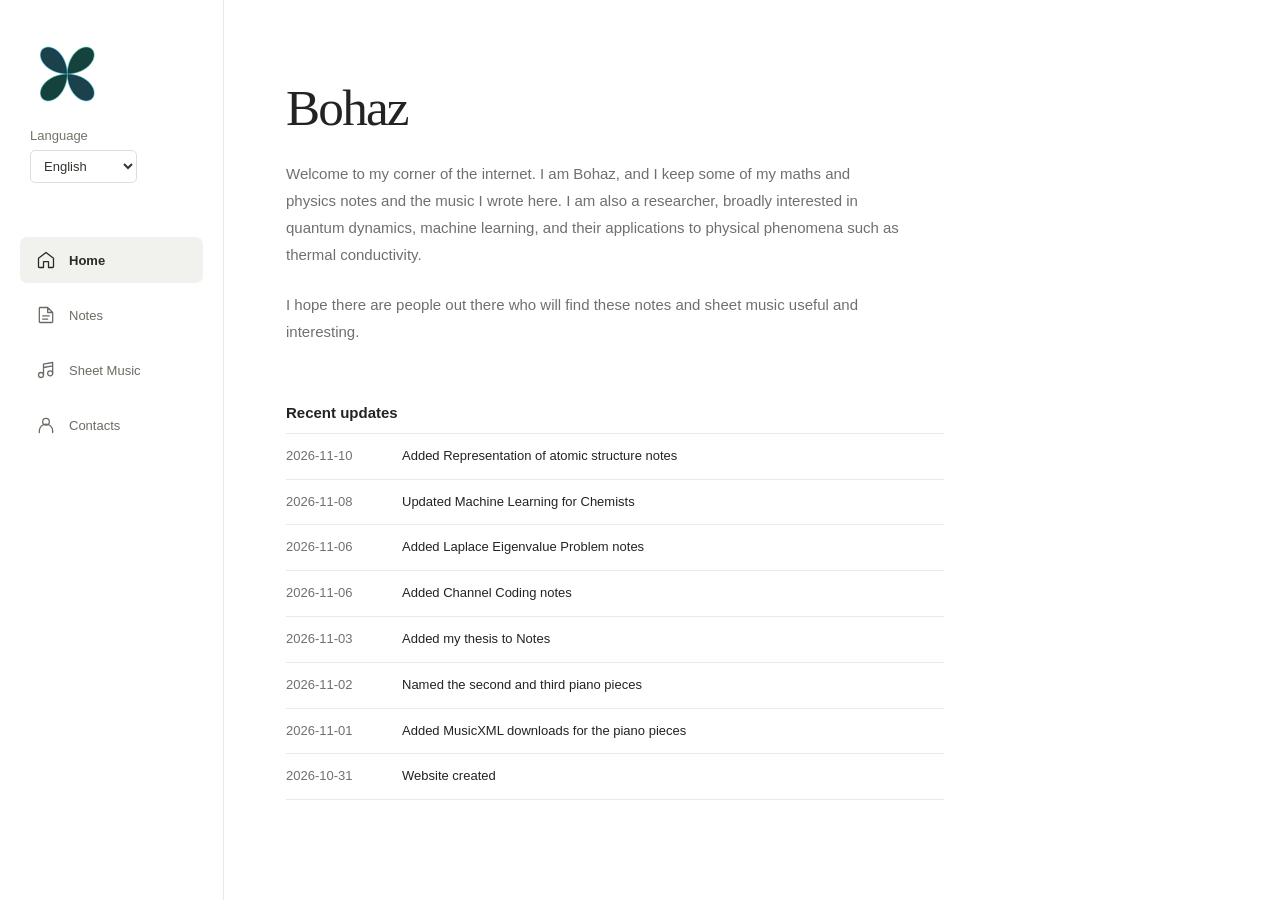
==== commit a15c0835: "Add atomic structure representation notes" ====
--- a/index.html
+++ b/index.html
@@ -9,9 +9,9 @@
   <title>Notes & Music</title>
   <link rel="stylesheet" href="styles.css?v=home-updates-20261103">
   <link rel="stylesheet" href="score-viewer.css?v=page-gestures-2026">
-  <script src="i18n-data.js?v=n16-title-20261108" defer></script>
+  <script src="i18n-data.js?v=n23-20261110" defer></script>
   <script src="i18n.js?v=sidebar-language-2026" defer></script>
-  <script src="app.js?v=n16-title-20261108" defer></script>
+  <script src="app.js?v=n23-20261110" defer></script>
   <script src="score-viewer.js?v=page-gestures-2026" type="module"></script>
 </head>
 <body>
@@ -45,6 +45,7 @@
       <section class="home-updates" aria-labelledby="home-updates-title">
         <h2 id="home-updates-title">Recent updates</h2>
         <ol class="home-update-list">
+          <li><time datetime="2026-11-10">2026-11-10</time><a href="note.html?n=24">Added Representation of atomic structure notes</a></li>
           <li><time datetime="2026-11-08">2026-11-08</time><a href="note.html?n=16">Updated Machine Learning for Chemists</a></li>
           <li><time datetime="2026-11-06">2026-11-06</time><a href="note.html?n=23">Added Laplace Eigenvalue Problem notes</a></li>
           <li><time datetime="2026-11-06">2026-11-06</time><a href="note.html?n=22">Added Channel Coding notes</a></li>
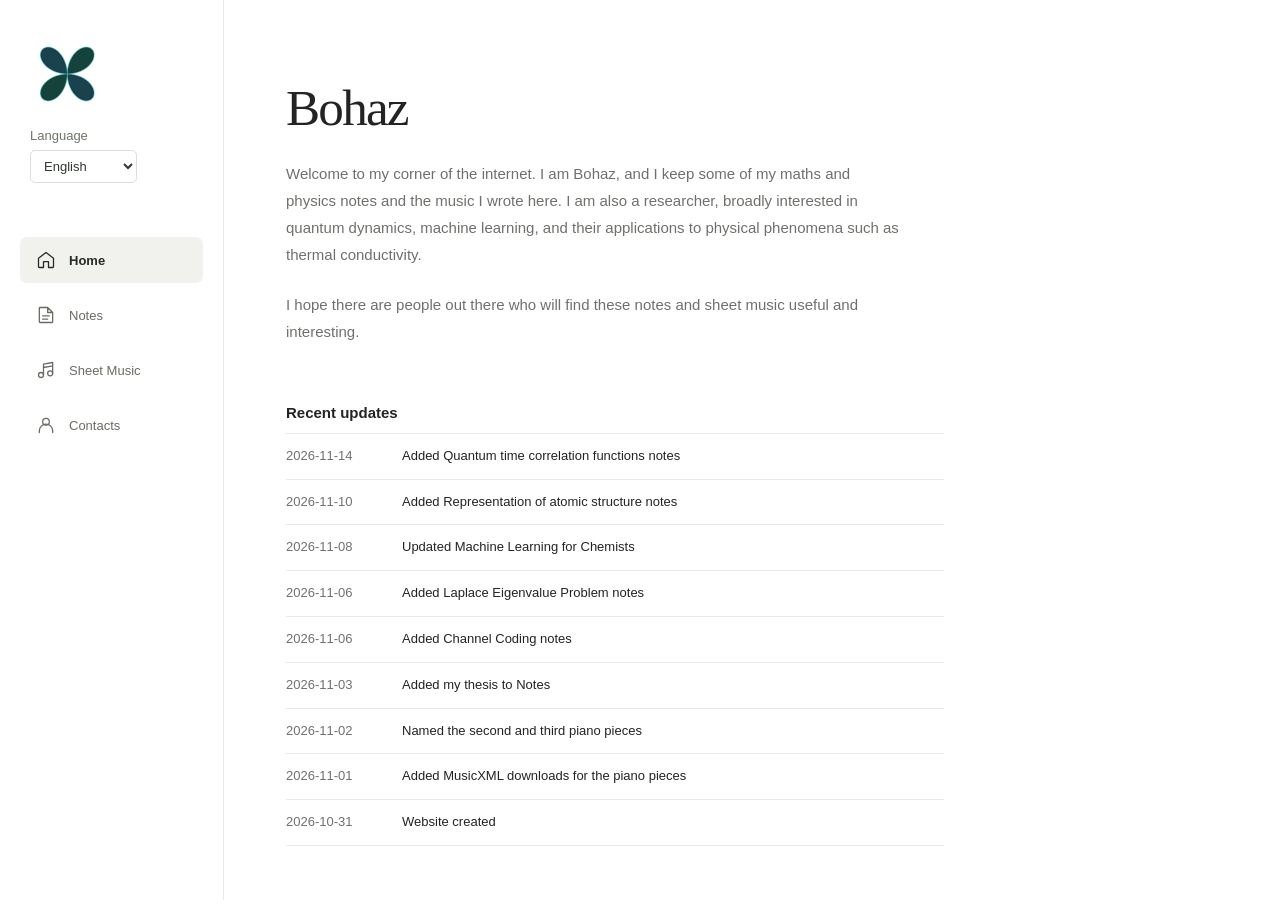
==== commit 41a5f8c6: "Add quantum time correlation notes" ====
--- a/index.html
+++ b/index.html
@@ -9,9 +9,9 @@
   <title>Notes & Music</title>
   <link rel="stylesheet" href="styles.css?v=home-updates-20261103">
   <link rel="stylesheet" href="score-viewer.css?v=page-gestures-2026">
-  <script src="i18n-data.js?v=n23-20261110" defer></script>
+  <script src="i18n-data.js?v=n24-20261114" defer></script>
   <script src="i18n.js?v=sidebar-language-2026" defer></script>
-  <script src="app.js?v=n23-20261110" defer></script>
+  <script src="app.js?v=n24-20261114" defer></script>
   <script src="score-viewer.js?v=page-gestures-2026" type="module"></script>
 </head>
 <body>
@@ -45,6 +45,7 @@
       <section class="home-updates" aria-labelledby="home-updates-title">
         <h2 id="home-updates-title">Recent updates</h2>
         <ol class="home-update-list">
+          <li><time datetime="2026-11-14">2026-11-14</time><a href="note.html?n=25">Added Quantum time correlation functions notes</a></li>
           <li><time datetime="2026-11-10">2026-11-10</time><a href="note.html?n=24">Added Representation of atomic structure notes</a></li>
           <li><time datetime="2026-11-08">2026-11-08</time><a href="note.html?n=16">Updated Machine Learning for Chemists</a></li>
           <li><time datetime="2026-11-06">2026-11-06</time><a href="note.html?n=23">Added Laplace Eigenvalue Problem notes</a></li>
